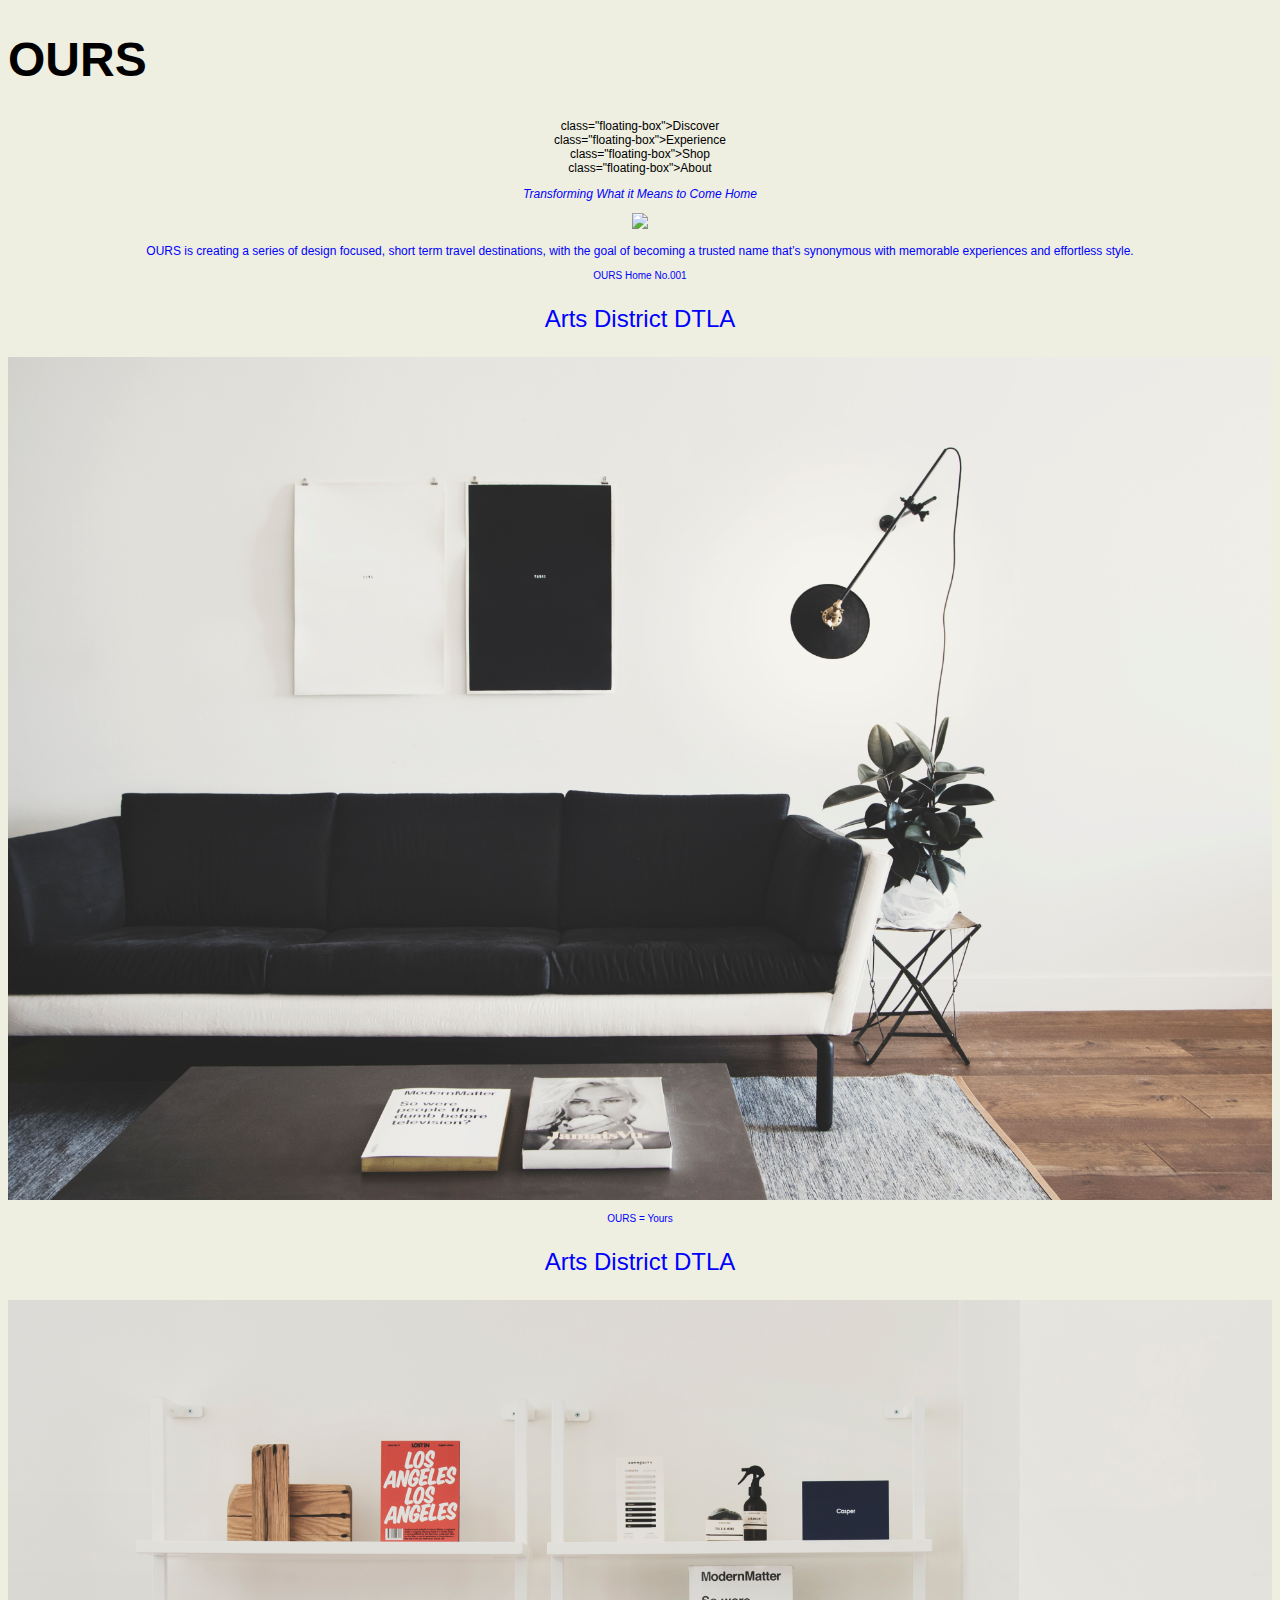
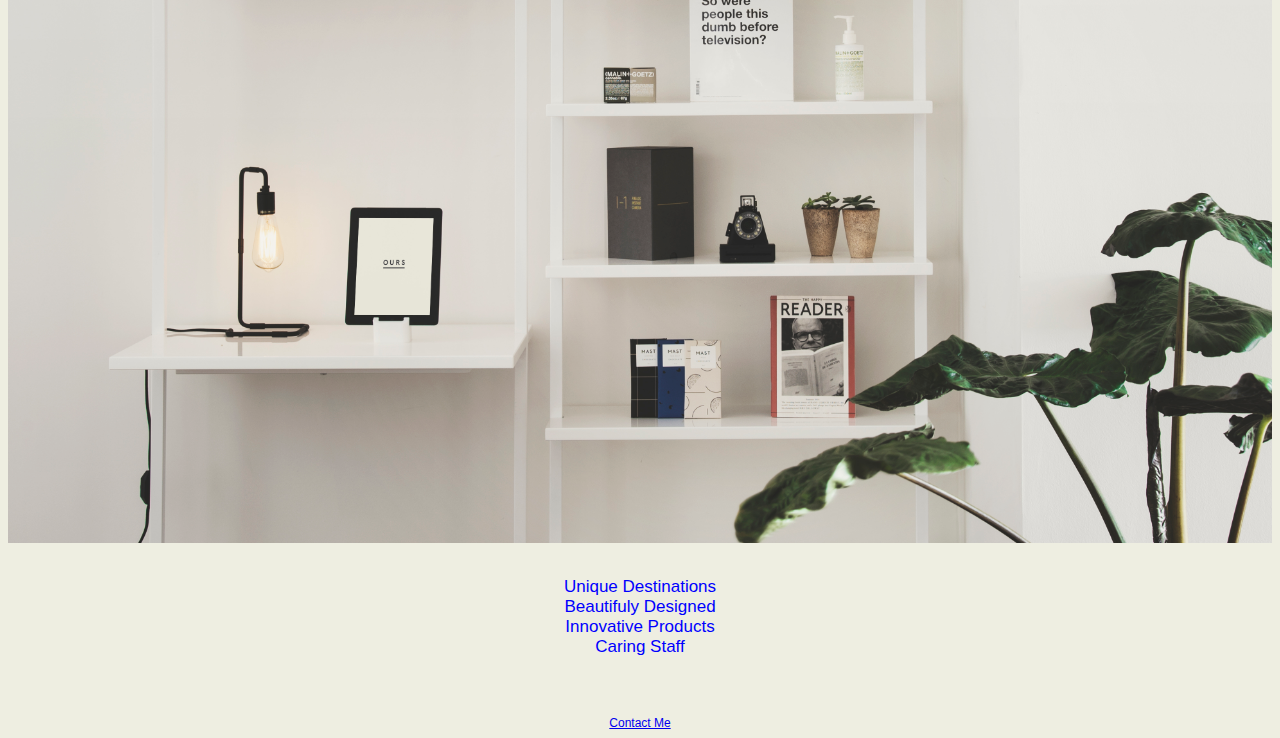
==== unit_3/index.html @ 5e541e6c "life" ====
<!DOCTYPE html>
<html>
<head>
	<title>OURS</title>
	<link rel="stylesheet" type="text/css" href="css1/style.css">
</head>

<body>

	<h1>OURS</h1>

	<div> class="floating-box">Discover</div>
	<div> class="floating-box">Experience</div>
	<div> class="floating-box">Shop</div>
	<div> class="floating-box">About</div>

	</ul>
	<p id="slogan">Transforming What it Means to Come Home
	</p>
	<img src="images/OURS001_16.jpg">
	<p>OURS is creating a series of design focused, short term travel destinations, with the goal of becoming a trusted name that’s synonymous with memorable experiences and effortless style.</p>
	<p	
		class="sectiontitle">OURS Home No.001
		</p>
	<p
		class="subtitle">Arts District DTLA
	</p>
	<img src="images/OURS001_02.jpg" alt="Stephen Kenn Sofa" title="Sofa">
	<p	class="sectiontitle">OURS = Yours</p>
	<p class="subtitle">Arts District DTLA</p>

	<img src="images/OURS001_05.jpg" alt="products on a wall" title="Product Wall">

	<ul>
		<li>Unique Destinations</li> 
		<li>Beautifuly Designed</li> 
		<li>Innovative Products</li> 
		<li>Caring Staff</li> 
	</ul>
	<br>
	<br>
	<br>
	<a 
		id="contact" href="mailto:brendon@oursliving.com">Contact Me</a>
	
</body>
</html>
---- unit_3/css1/style.css ----
h1 {
	text-align: left;
}

body {
	background-color: #eeeee1;
	text-align: center;
	font-weight: 400;
	font-size: 12px;
	font-family: Helvetica;
}

.floating-box {
	display: inline-block;
    width: 120px;
    height: 75px;
    margin: 10px;
    border: 3px solid #73AD21;
}

h1 {
	font-weight: 700;
	font-size: 48px;
	font-family: Helvetica;
}

p {
	color: blue;
}

img {
    max-width: 100%;
    height: auto;
}

#slogan {
	font-style: italic;
}

#contact {
	font-weight: 400;
}

.subtitle {
	font-size: 24px;
}

.sectiontitle {
	font-size: 10px;
}

ul {
    list-style-type: none;
    display: inline-block;
    color: #0000FF;
    text-align: center;
    padding: 14px 16px;
    text-decoration: none;
    transition: 0.3s;
    font-size: 17px;
}
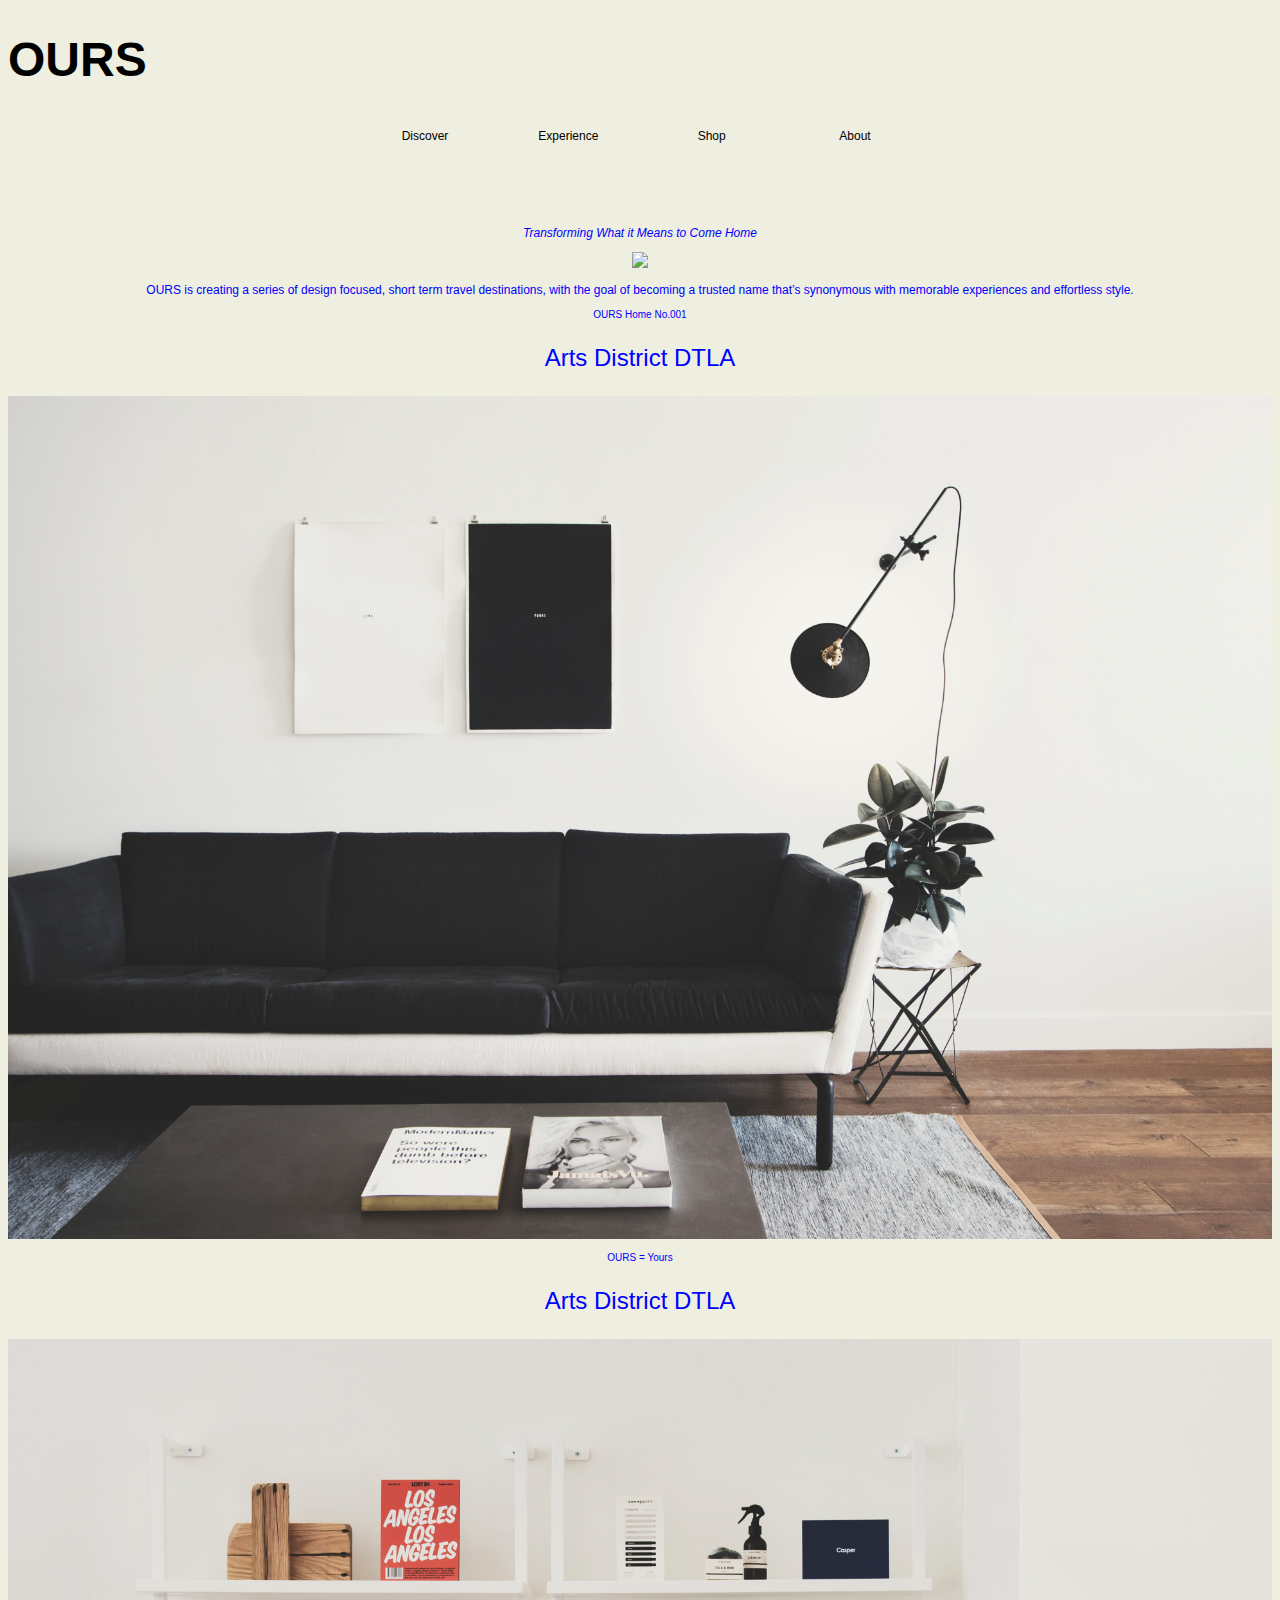
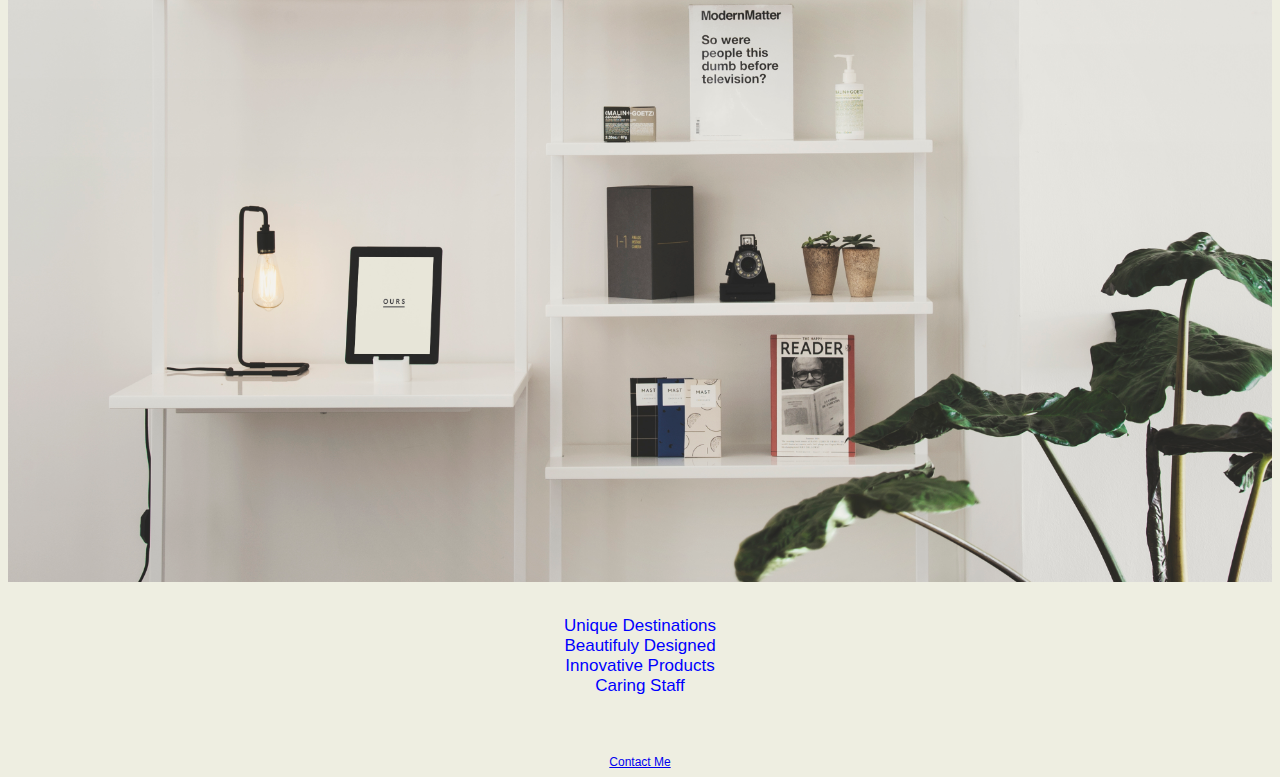
==== commit 2d8da269: "stuff" ====
--- a/unit_3/index.html
+++ b/unit_3/index.html
@@ -9,10 +9,10 @@
 
 	<h1>OURS</h1>
 
-	<div> class="floating-box">Discover</div>
-	<div> class="floating-box">Experience</div>
-	<div> class="floating-box">Shop</div>
-	<div> class="floating-box">About</div>
+	<div class="floating-box">Discover</div>
+	<div class="floating-box">Experience</div>
+	<div class="floating-box">Shop</div>
+	<div class="floating-box">About</div>
 
 	</ul>
 	<p id="slogan">Transforming What it Means to Come Home
--- a/unit_3/css1/style.css
+++ b/unit_3/css1/style.css
@@ -15,7 +15,7 @@
     width: 120px;
     height: 75px;
     margin: 10px;
-    border: 3px solid #73AD21;
+    border: 0px;
 }
 
 h1 {
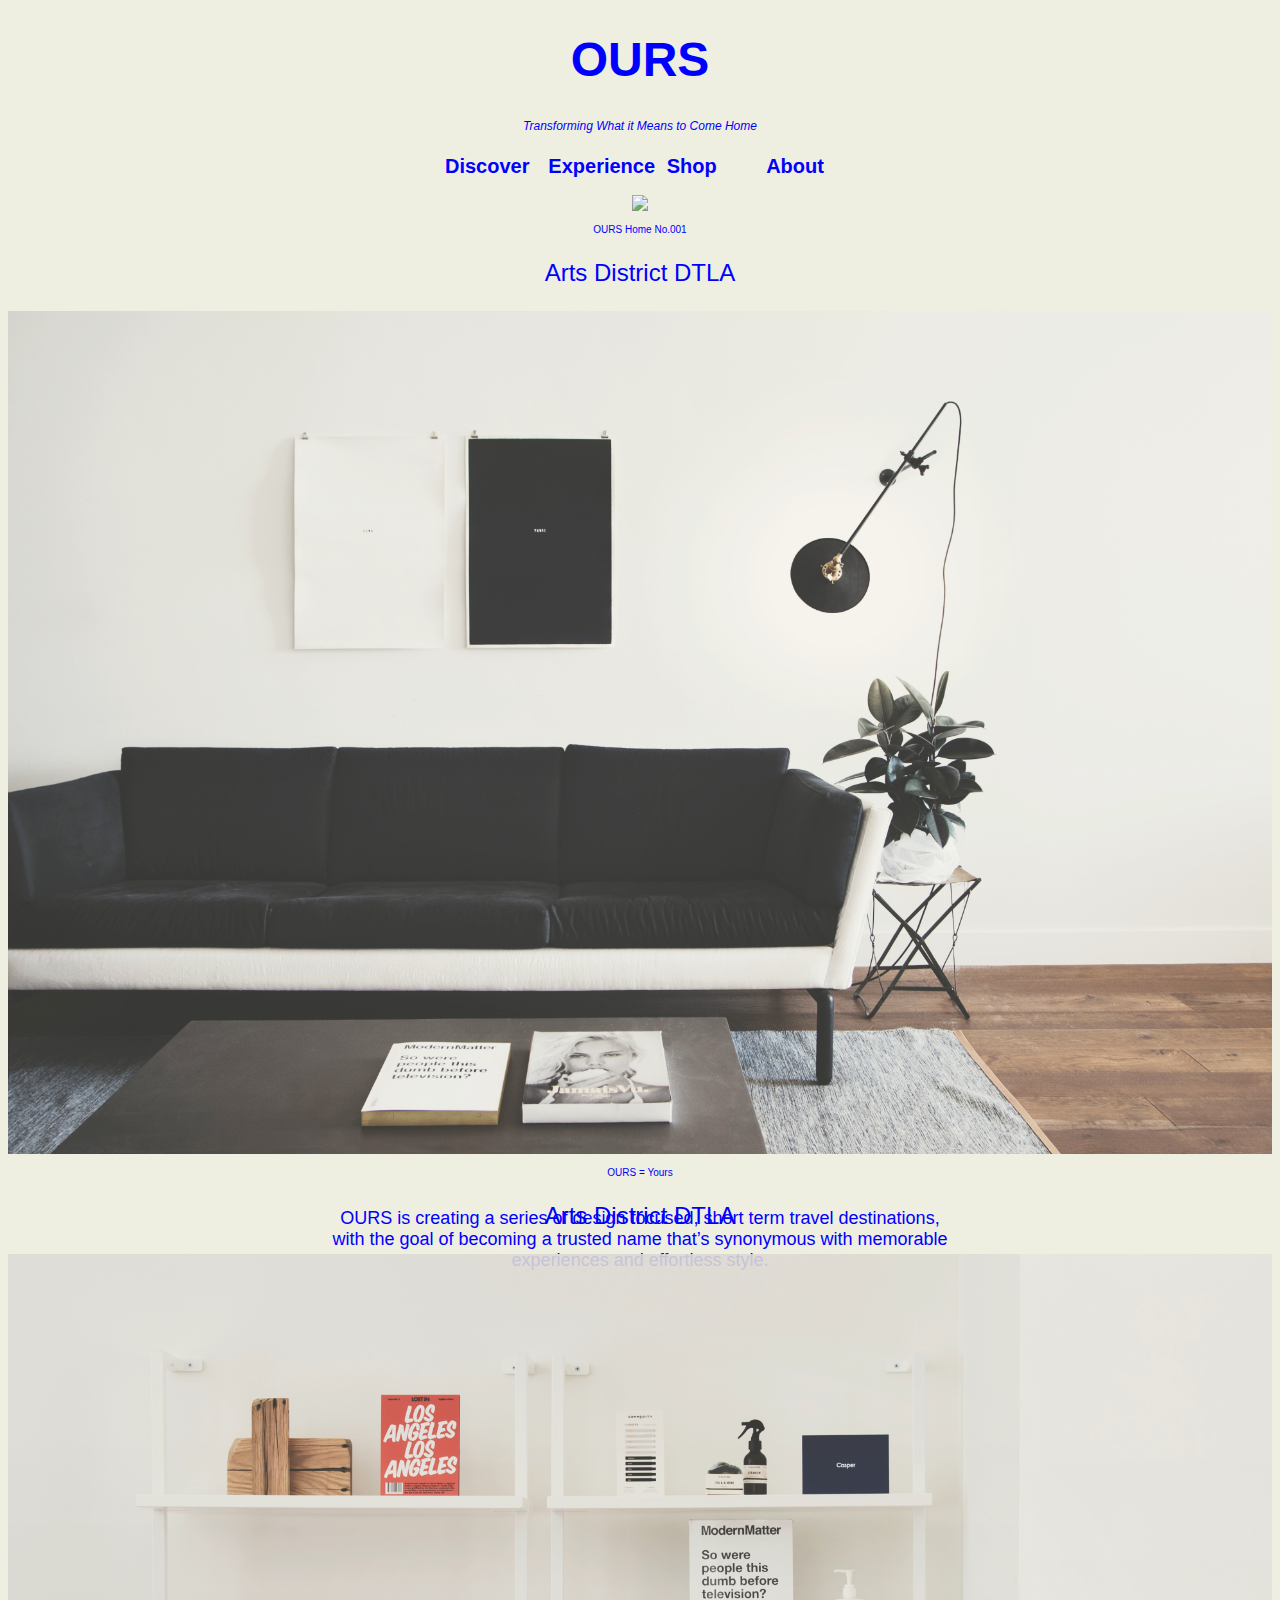
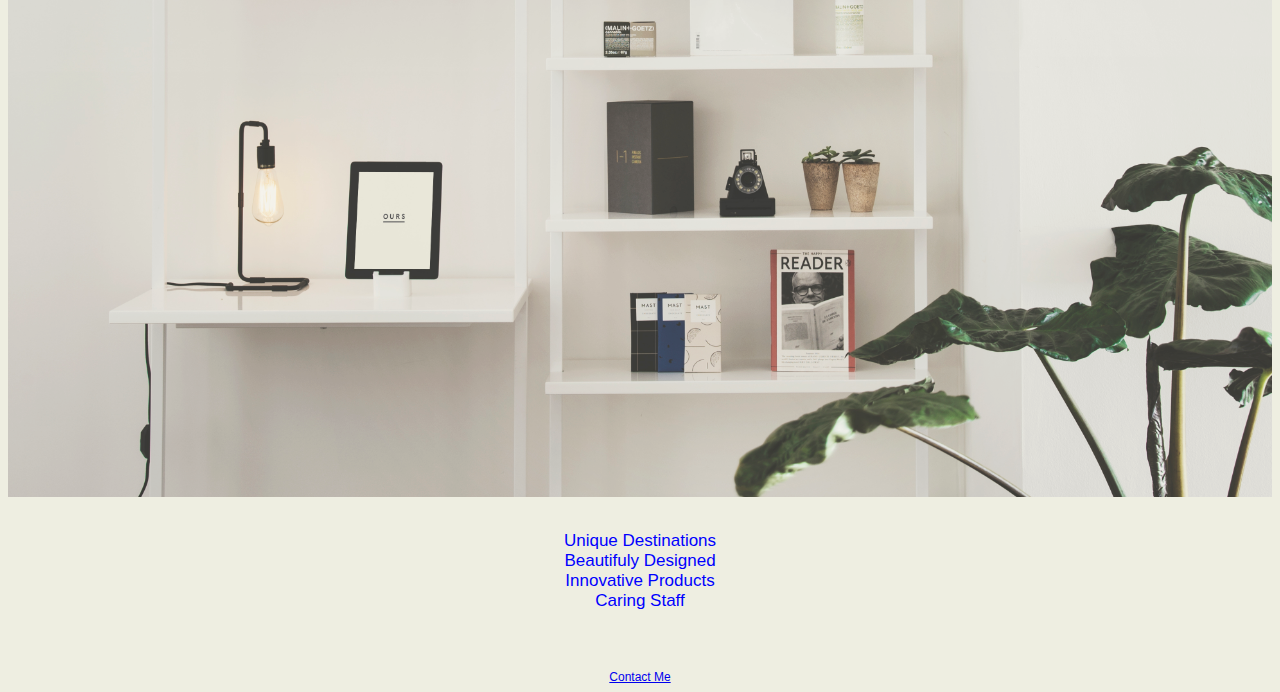
==== commit a60e4ffb: "cart" ====
--- a/unit_3/index.html
+++ b/unit_3/index.html
@@ -9,23 +9,28 @@
 
 	<h1>OURS</h1>
 
+	<p id="slogan">Transforming What it Means to Come Home
+	</p>
+
 	<div class="floating-box">Discover</div>
 	<div class="floating-box">Experience</div>
 	<div class="floating-box">Shop</div>
 	<div class="floating-box">About</div>
 
-	</ul>
-	<p id="slogan">Transforming What it Means to Come Home
-	</p>
-	<img src="images/OURS001_16.jpg">
-	<p>OURS is creating a series of design focused, short term travel destinations, with the goal of becoming a trusted name that’s synonymous with memorable experiences and effortless style.</p>
-	<p	
-		class="sectiontitle">OURS Home No.001
+	<div class="container">
+		<img src="images/OURS001_16.jpg">
+		<div class="center">OURS is creating a series of design focused, short term travel destinations, with the goal of becoming a trusted name that’s synonymous with memorable experiences and effortless style.</div>
+
+		<p class="sectiontitle">OURS Home No.001
 		</p>
 	<p
 		class="subtitle">Arts District DTLA
 	</p>
-	<img src="images/OURS001_02.jpg" alt="Stephen Kenn Sofa" title="Sofa">
+	<div class="container">
+		<img src="images/OURS001_02.jpg" alt="Stephen Kenn Sofa" title="Sofa">
+
+	</div>
+	
 	<p	class="sectiontitle">OURS = Yours</p>
 	<p class="subtitle">Arts District DTLA</p>
 
--- a/unit_3/css1/style.css
+++ b/unit_3/css1/style.css
@@ -1,5 +1,6 @@
 h1 {
-	text-align: left;
+	text-align: center;
+	color: #0000FF;
 }
 
 body {
@@ -8,14 +9,17 @@
 	font-weight: 400;
 	font-size: 12px;
 	font-family: Helvetica;
+	color: #0000FF;
 }
 
 .floating-box {
 	display: inline-block;
-    width: 120px;
-    height: 75px;
+    width: 80px;
+    height: 30px;
     margin: 10px;
     border: 0px;
+    font-size: 20px;
+    font-weight: 700;
 }
 
 h1 {
@@ -24,13 +28,22 @@
 	font-family: Helvetica;
 }
 
-p {
-	color: blue;
+img { 
+    max-width: 100%;
+    height: auto;
+    opacity: 0.9;
 }
 
-img {
-    max-width: 100%;
-    height: auto;
+.container {
+    position: relative;
+}
+
+.center {
+    position: absolute;
+    top: 50%;
+    left: 50%;
+    transform: translate(-50%, -50%);
+    font-size: 18px;
 }
 
 #slogan {
@@ -52,7 +65,6 @@
 ul {
     list-style-type: none;
     display: inline-block;
-    color: #0000FF;
     text-align: center;
     padding: 14px 16px;
     text-decoration: none;
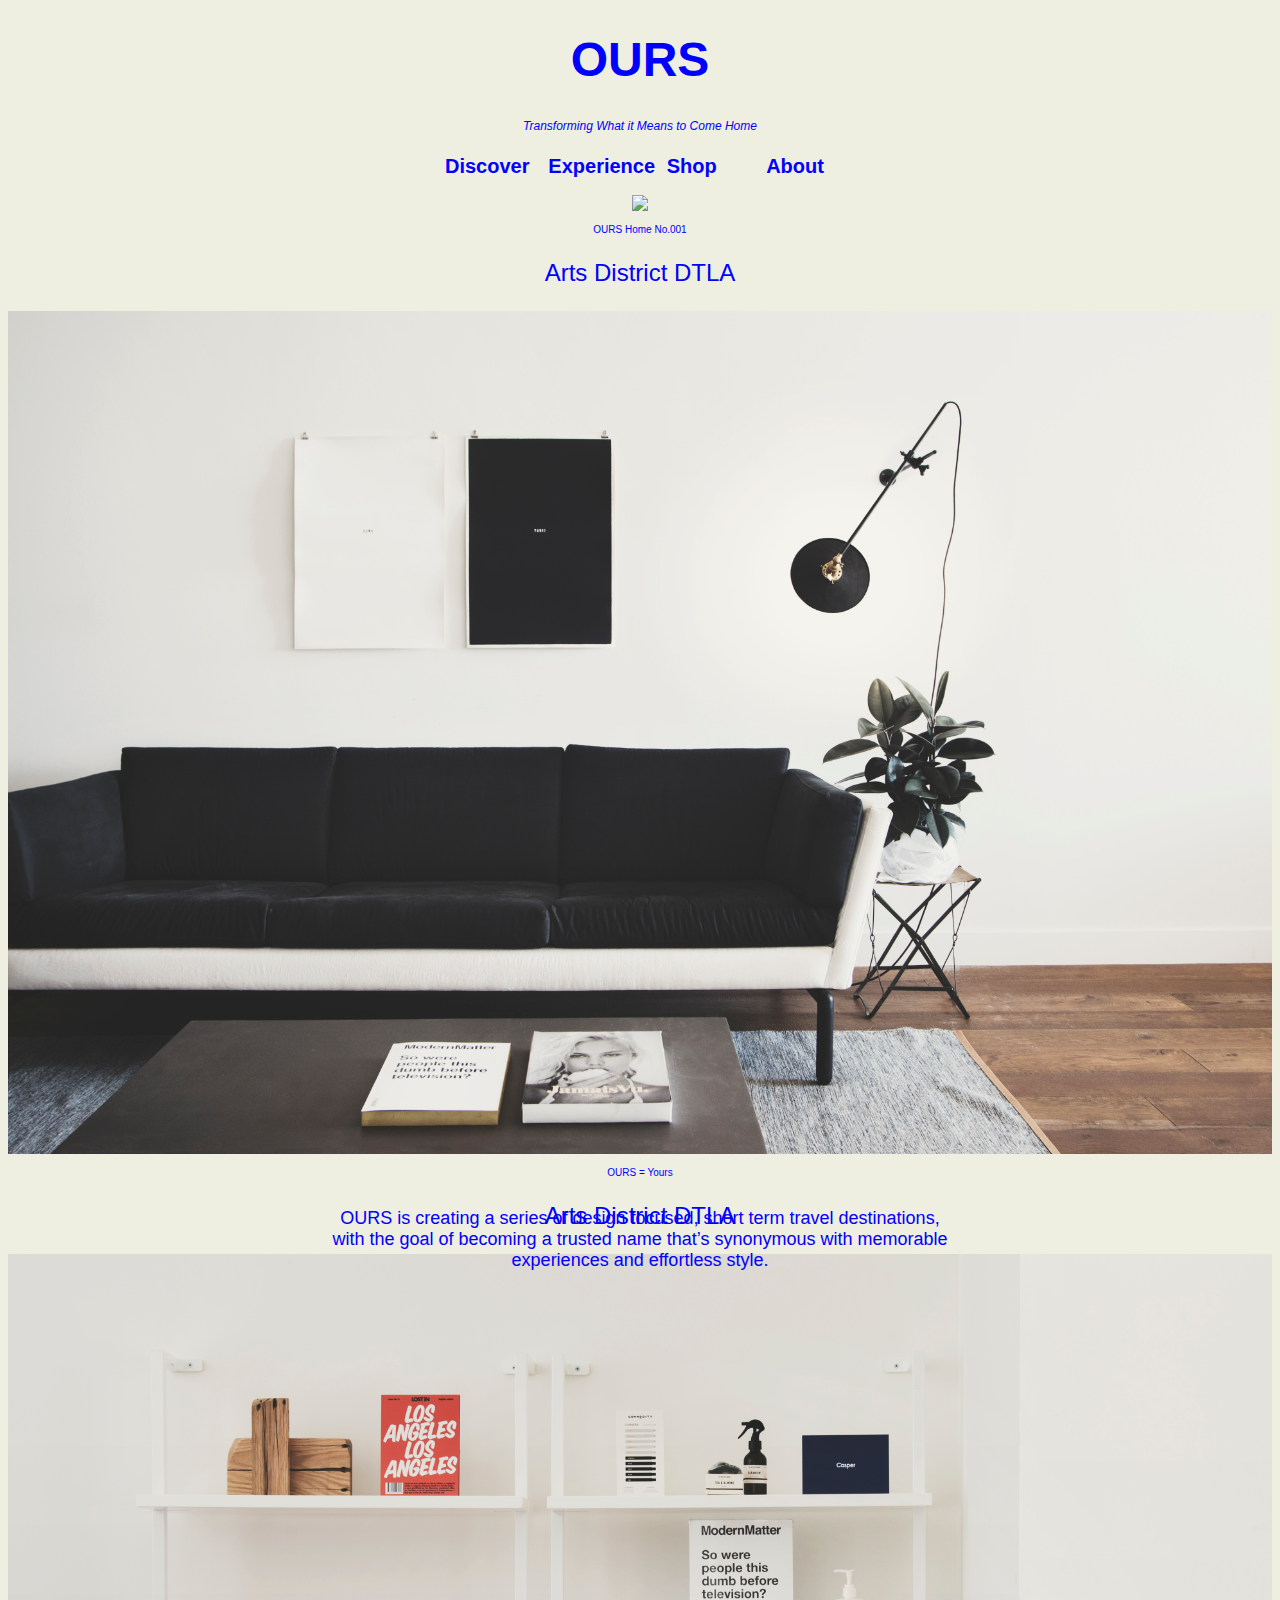
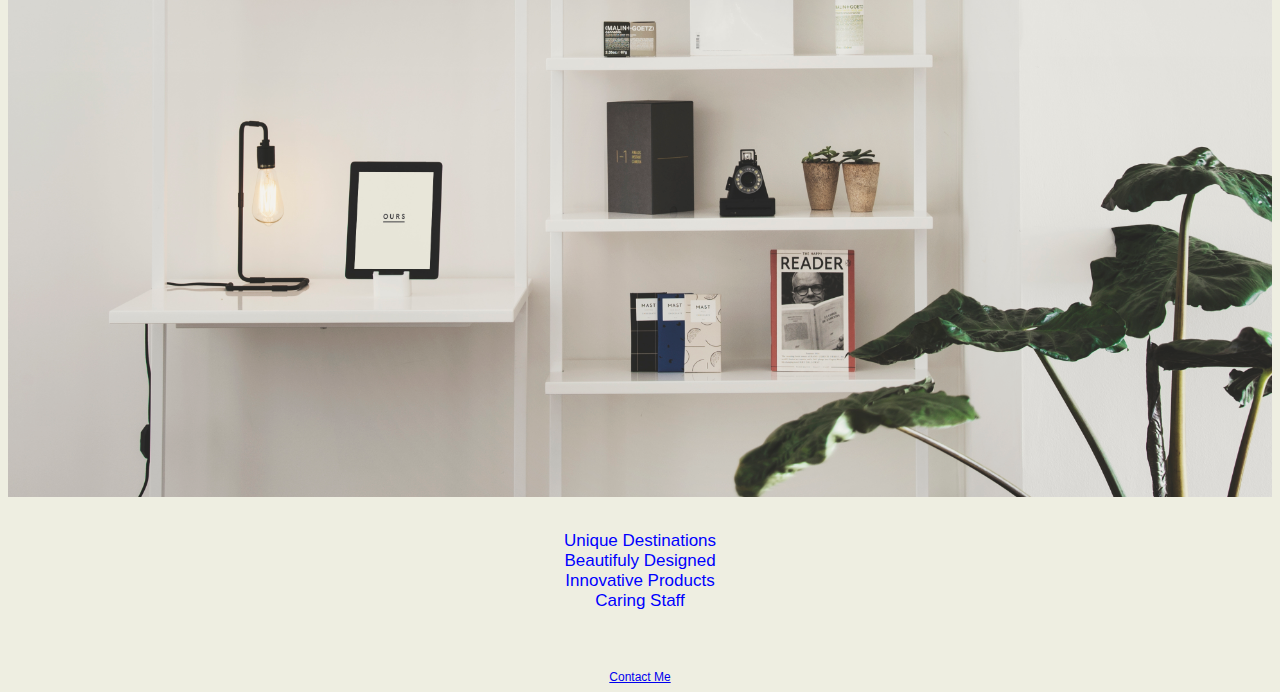
==== commit 6e33b682: "mad" ====
--- a/unit_3/index.html
+++ b/unit_3/index.html
@@ -26,10 +26,7 @@
 	<p
 		class="subtitle">Arts District DTLA
 	</p>
-	<div class="container">
 		<img src="images/OURS001_02.jpg" alt="Stephen Kenn Sofa" title="Sofa">
-
-	</div>
 	
 	<p	class="sectiontitle">OURS = Yours</p>
 	<p class="subtitle">Arts District DTLA</p>
--- a/unit_3/css1/style.css
+++ b/unit_3/css1/style.css
@@ -31,7 +31,7 @@
 img { 
     max-width: 100%;
     height: auto;
-    opacity: 0.9;
+    opacity: 1;
 }
 
 .container {
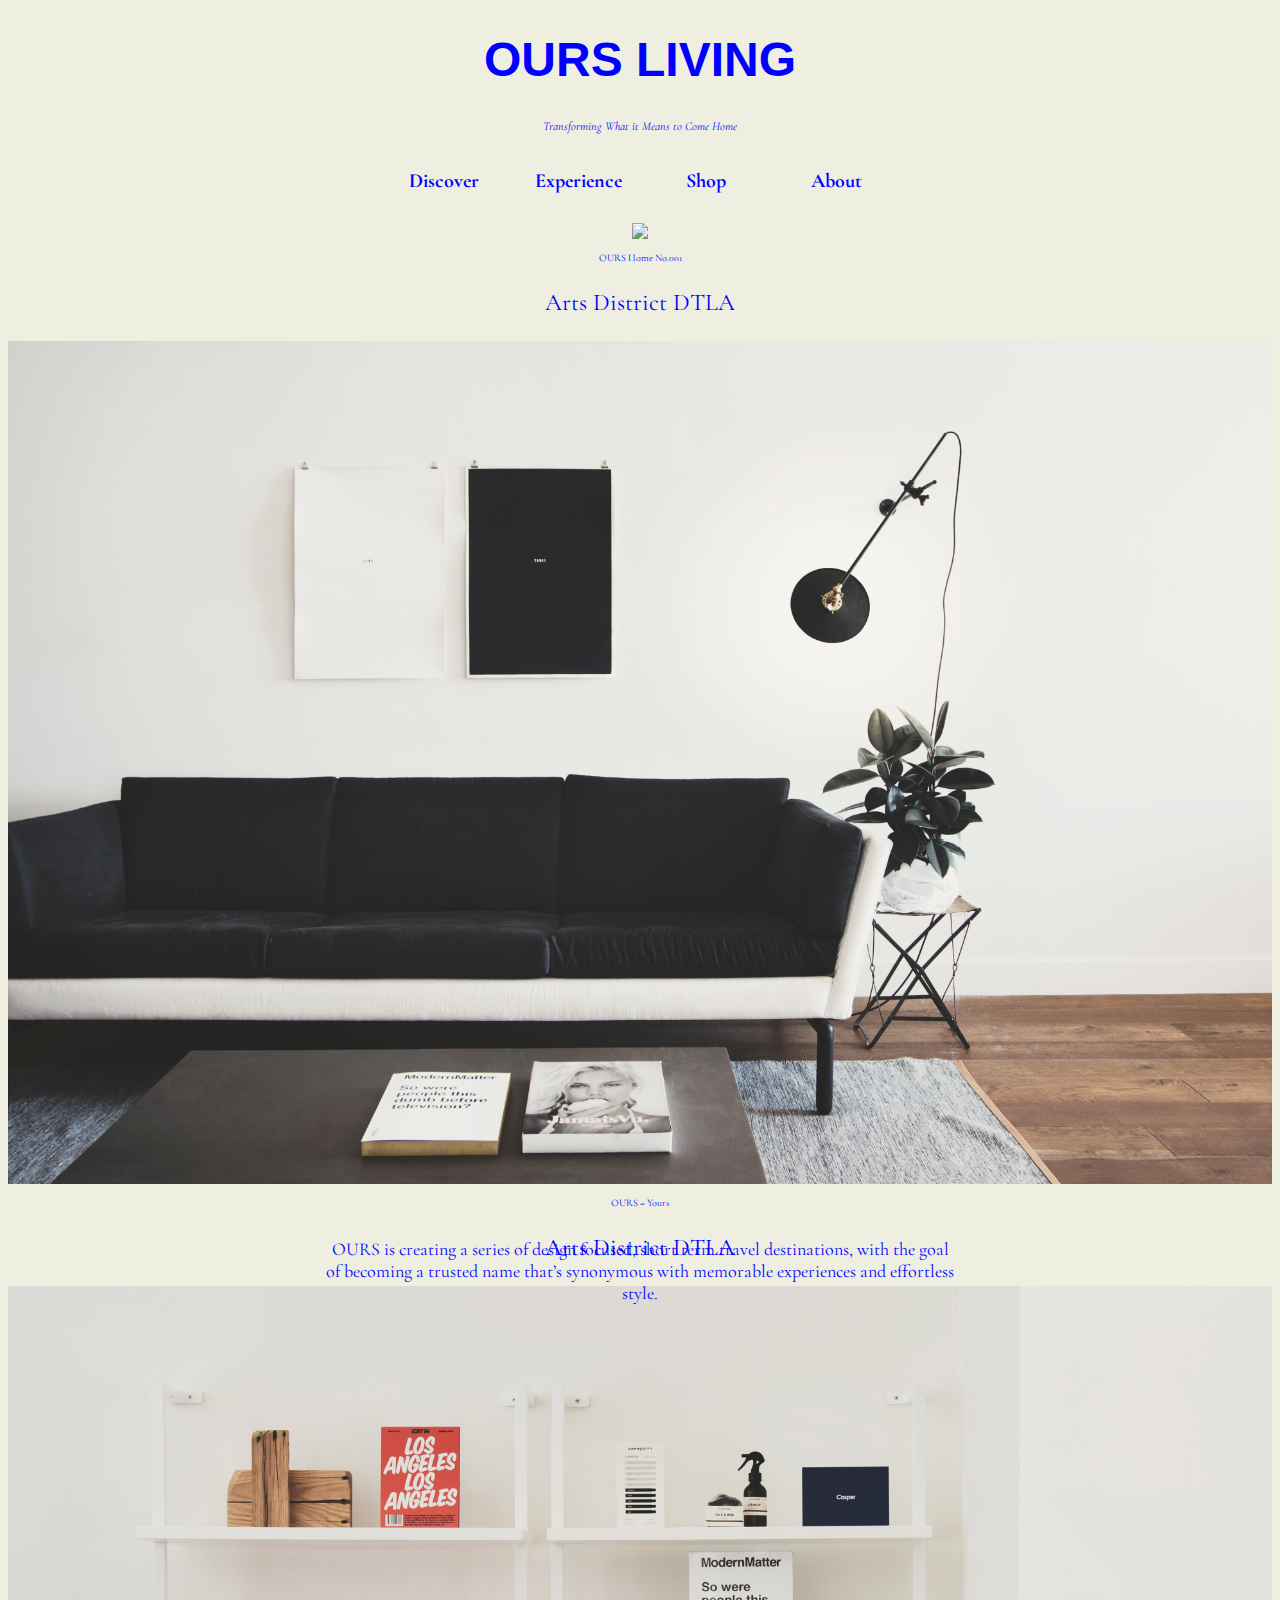
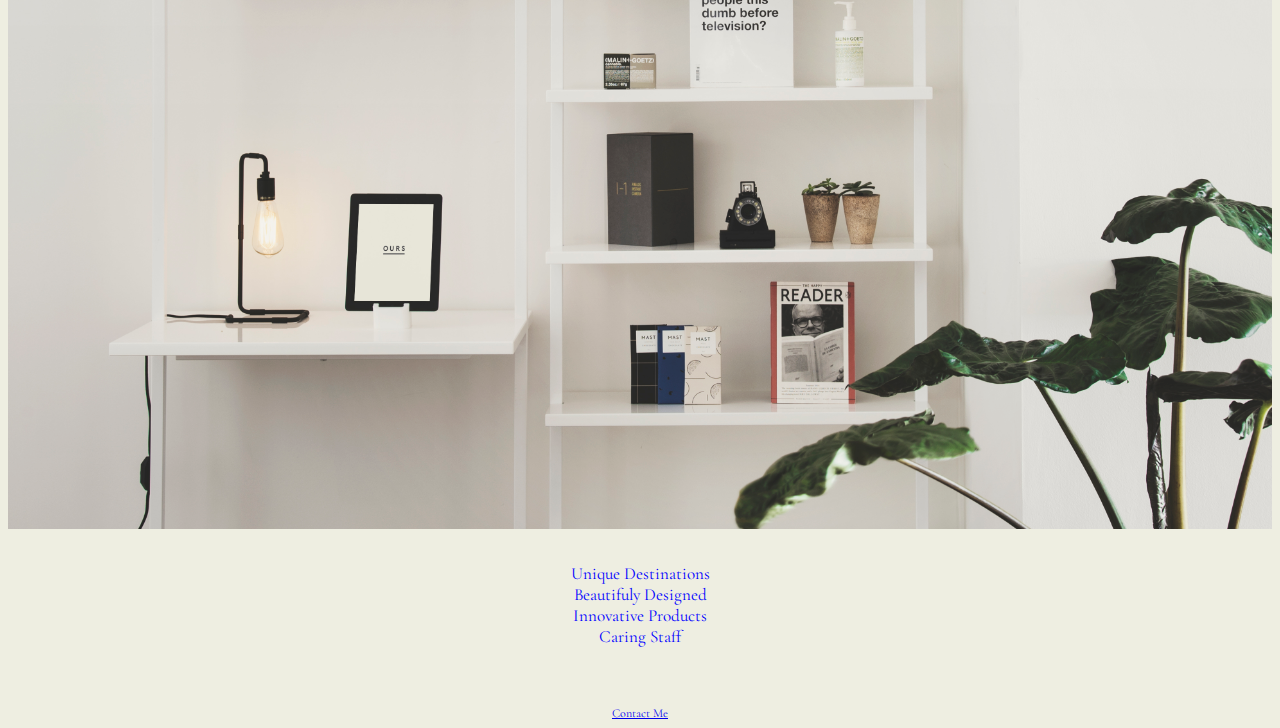
==== commit 6d385db1: "adf241" ====
--- a/unit_3/index.html
+++ b/unit_3/index.html
@@ -7,7 +7,7 @@
 
 <body>
 
-	<h1>OURS</h1>
+	<h1>OURS LIVING</h1>
 
 	<p id="slogan">Transforming What it Means to Come Home
 	</p>
--- a/unit_3/css1/style.css
+++ b/unit_3/css1/style.css
@@ -1,6 +1,9 @@
+@import url('https://fonts.googleapis.com/css?family=Cormorant+Garamond|Proza+Libre');
+
 h1 {
 	text-align: center;
 	color: #0000FF;
+	font-family: 'Proza Libre', sans-serif;
 }
 
 body {
@@ -8,7 +11,7 @@
 	text-align: center;
 	font-weight: 400;
 	font-size: 12px;
-	font-family: Helvetica;
+	font-family: 'Cormorant Garamond';
 	color: #0000FF;
 }
 
@@ -16,7 +19,7 @@
 	display: inline-block;
     width: 80px;
     height: 30px;
-    margin: 10px;
+    margin: 1.2em;
     border: 0px;
     font-size: 20px;
     font-weight: 700;
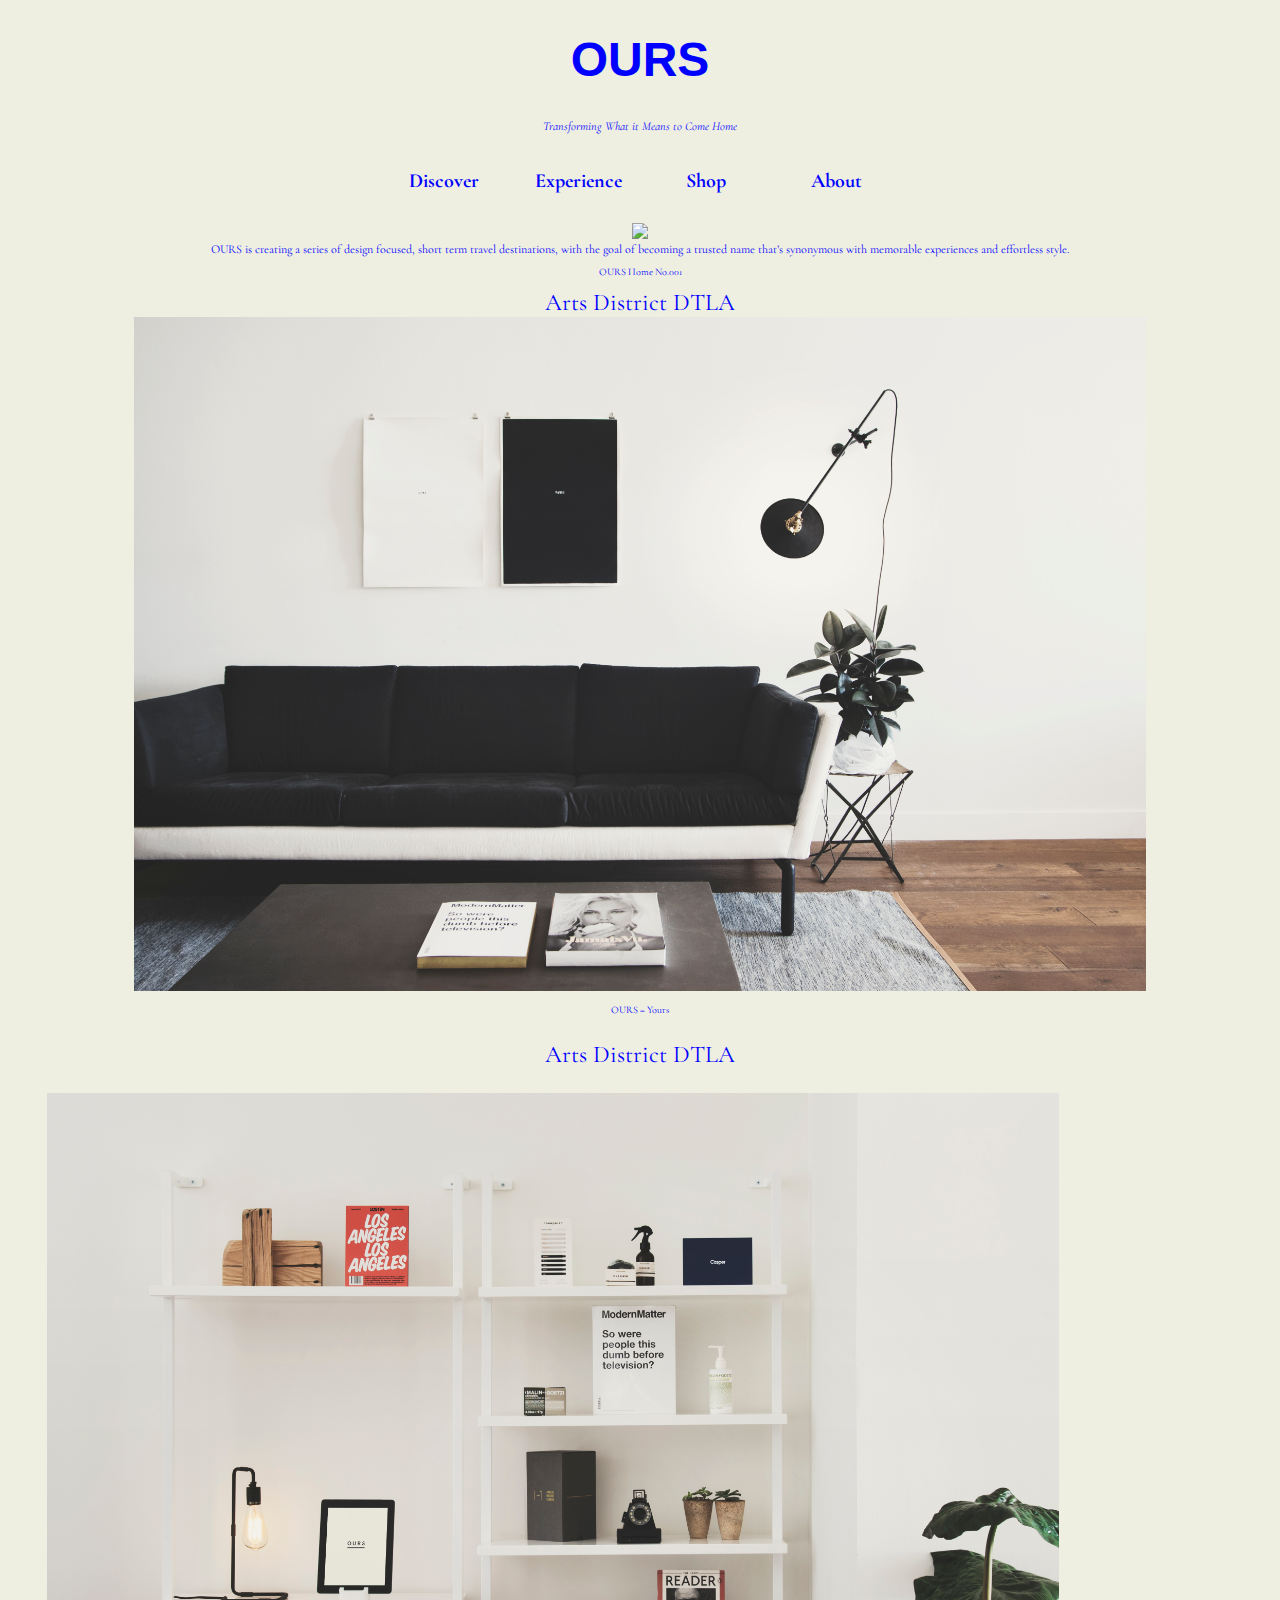
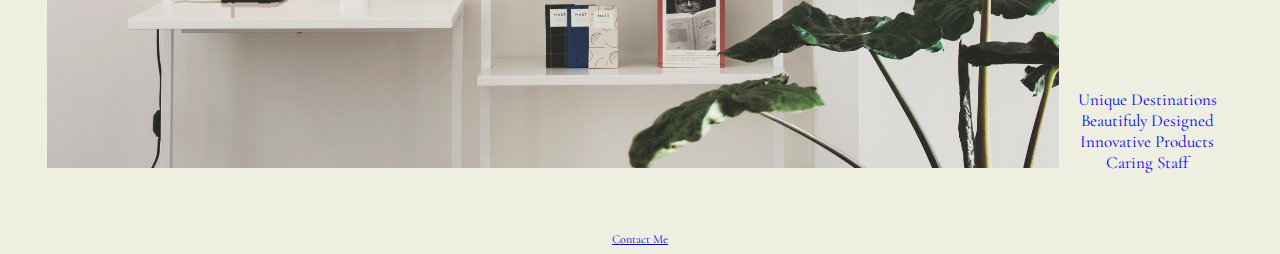
==== commit 9f3e563d: "london" ====
--- a/unit_3/index.html
+++ b/unit_3/index.html
@@ -7,7 +7,7 @@
 
 <body>
 
-	<h1>OURS LIVING</h1>
+	<h1>OURS</h1>
 
 	<p id="slogan">Transforming What it Means to Come Home
 	</p>
@@ -15,7 +15,7 @@
 	<div class="floating-box">Discover</div>
 	<div class="floating-box">Experience</div>
 	<div class="floating-box">Shop</div>
-	<div class="floating-box">About</div>
+	<div class="floating-box">About</div>  
 
 	<div class="container">
 		<img src="images/OURS001_16.jpg">
@@ -23,9 +23,10 @@
 
 		<p class="sectiontitle">OURS Home No.001
 		</p>
-	<p
+	<div
+
 		class="subtitle">Arts District DTLA
-	</p>
+	</div>
 		<img src="images/OURS001_02.jpg" alt="Stephen Kenn Sofa" title="Sofa">
 	
 	<p	class="sectiontitle">OURS = Yours</p>
--- a/unit_3/css1/style.css
+++ b/unit_3/css1/style.css
@@ -32,21 +32,13 @@
 }
 
 img { 
-    max-width: 100%;
+    max-width: 80%;
     height: auto;
     opacity: 1;
 }
 
 .container {
     position: relative;
-}
-
-.center {
-    position: absolute;
-    top: 50%;
-    left: 50%;
-    transform: translate(-50%, -50%);
-    font-size: 18px;
 }
 
 #slogan {
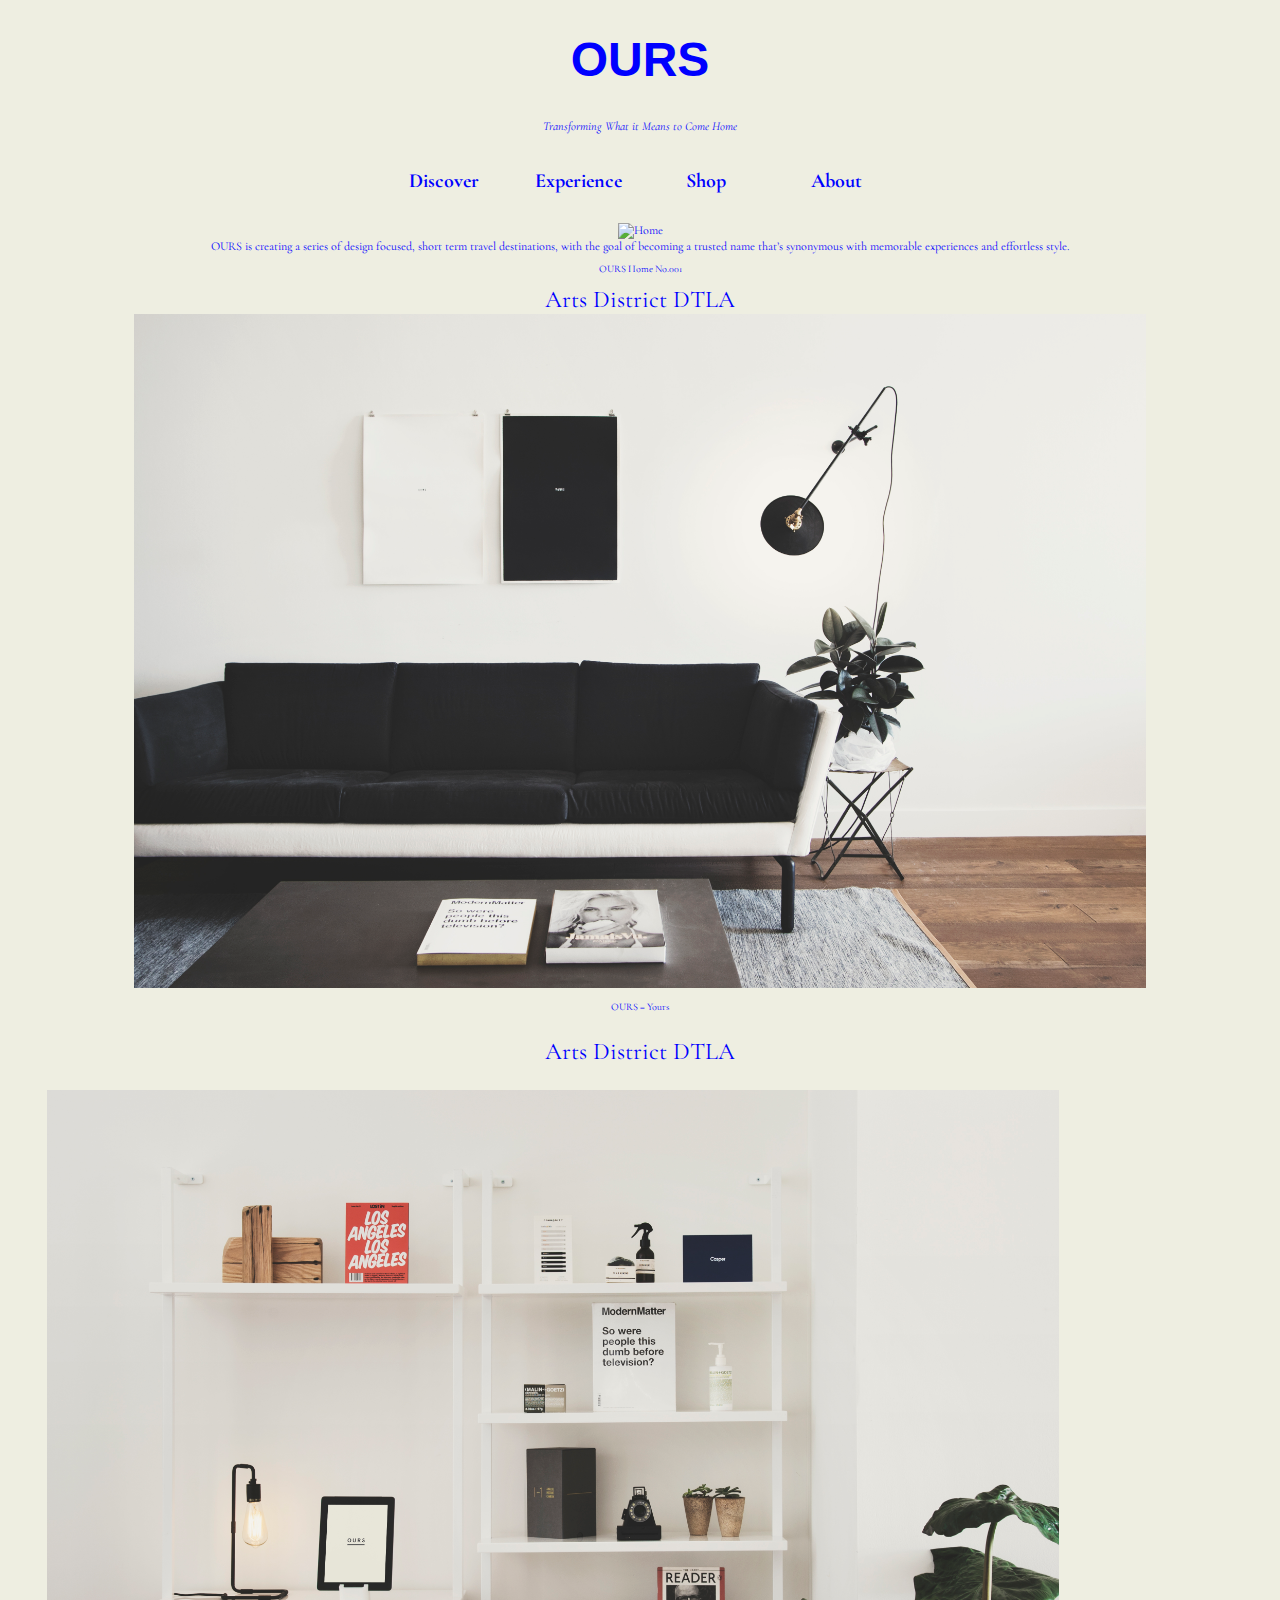
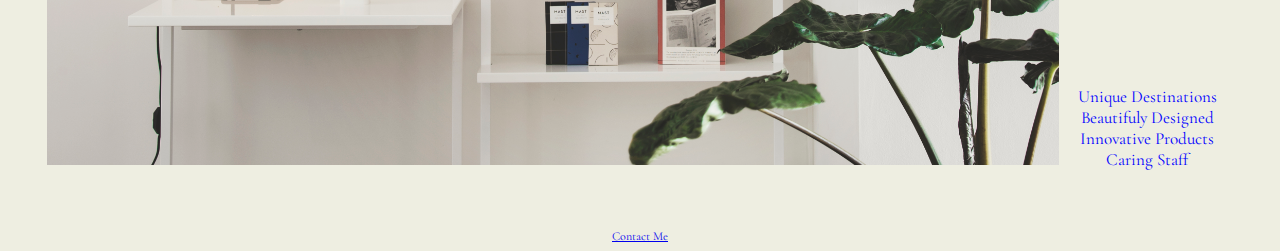
==== commit 3dfaf987: "ceea" ====
--- a/unit_3/index.html
+++ b/unit_3/index.html
@@ -18,7 +18,7 @@
 	<div class="floating-box">About</div>  
 
 	<div class="container">
-		<img src="images/OURS001_16.jpg">
+		<img src="images/OURS001_16.jpg" alt="Home"></div>
 		<div class="center">OURS is creating a series of design focused, short term travel destinations, with the goal of becoming a trusted name that’s synonymous with memorable experiences and effortless style.</div>
 
 		<p class="sectiontitle">OURS Home No.001
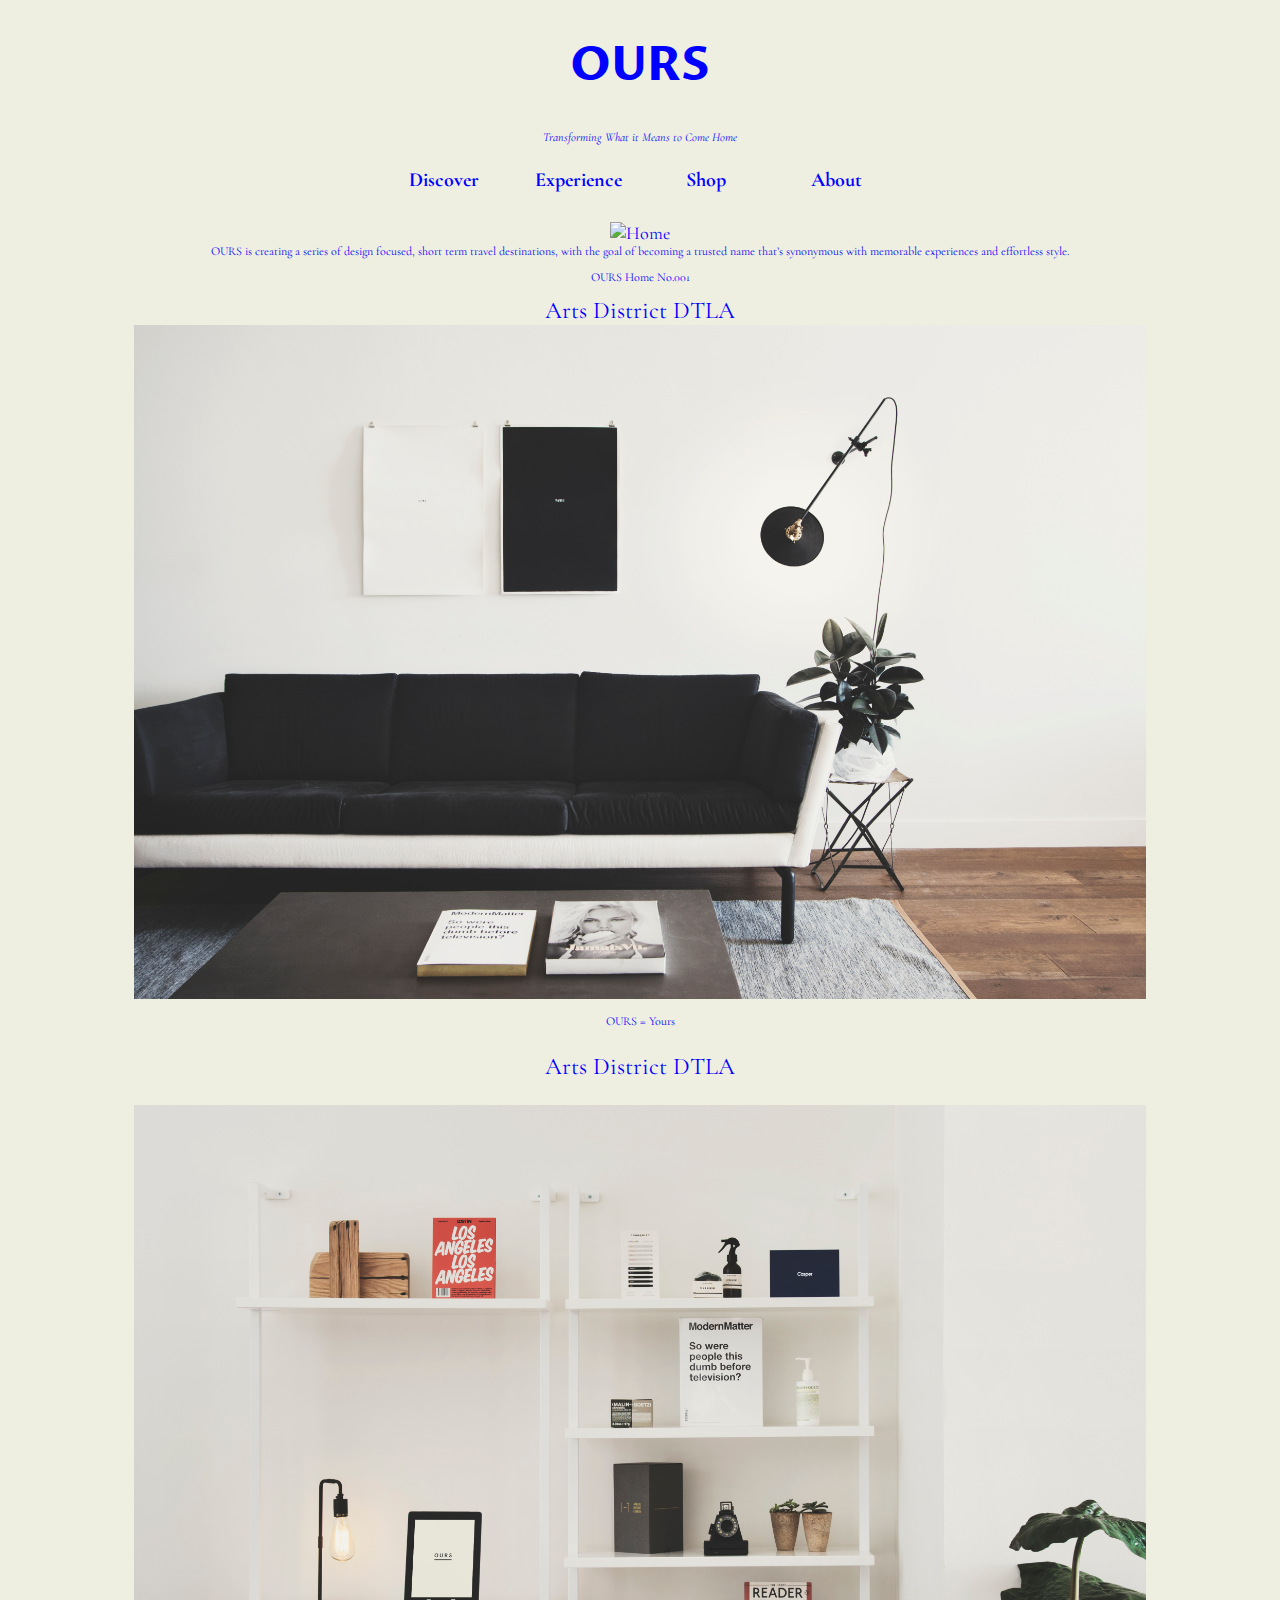
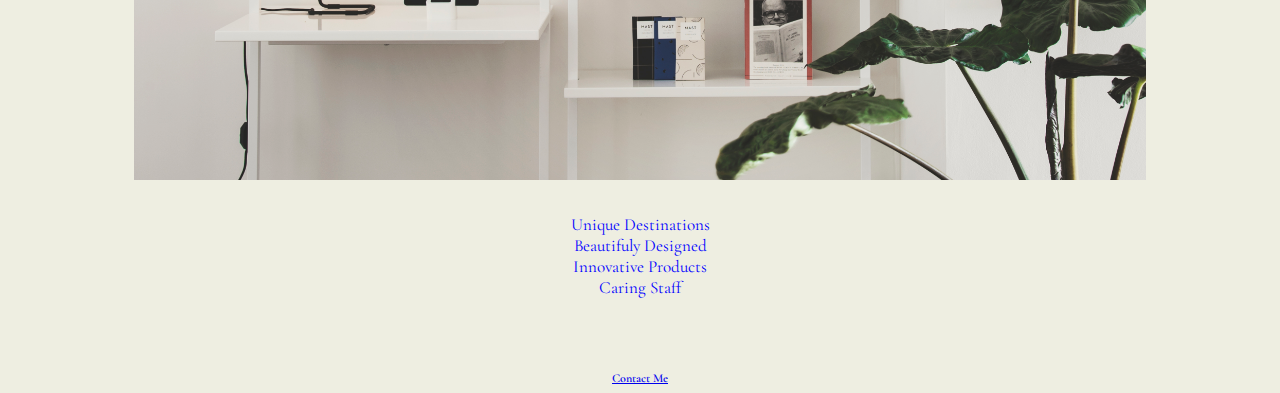
==== commit 3a198d39: "go go" ====
--- a/unit_3/index.html
+++ b/unit_3/index.html
@@ -9,8 +9,8 @@
 
 	<h1>OURS</h1>
 
-	<p id="slogan">Transforming What it Means to Come Home
-	</p>
+	<div id="slogan">Transforming What it Means to Come Home
+	</div>
 
 	<div class="floating-box">Discover</div>
 	<div class="floating-box">Experience</div>
@@ -27,24 +27,29 @@
 
 		class="subtitle">Arts District DTLA
 	</div>
-		<img src="images/OURS001_02.jpg" alt="Stephen Kenn Sofa" title="Sofa">
+	<div><img src="images/OURS001_02.jpg" alt="Stephen Kenn Sofa" title="Sofa">
+	</div>	
 	
 	<p	class="sectiontitle">OURS = Yours</p>
 	<p class="subtitle">Arts District DTLA</p>
 
+	<div>
 	<img src="images/OURS001_05.jpg" alt="products on a wall" title="Product Wall">
+	</div>
 
-	<ul>
+	<div><ul>
 		<li>Unique Destinations</li> 
 		<li>Beautifuly Designed</li> 
 		<li>Innovative Products</li> 
 		<li>Caring Staff</li> 
 	</ul>
+	</div>
 	<br>
 	<br>
 	<br>
-	<a 
+	<div><a 
 		id="contact" href="mailto:brendon@oursliving.com">Contact Me</a>
+	</div>
 	
 </body>
 </html>--- a/unit_3/css1/style.css
+++ b/unit_3/css1/style.css
@@ -1,10 +1,4 @@
 @import url('https://fonts.googleapis.com/css?family=Cormorant+Garamond|Proza+Libre');
-
-h1 {
-	text-align: center;
-	color: #0000FF;
-	font-family: 'Proza Libre', sans-serif;
-}
 
 body {
 	background-color: #eeeee1;
@@ -13,6 +7,28 @@
 	font-size: 12px;
 	font-family: 'Cormorant Garamond';
 	color: #0000FF;
+}
+
+h1 {
+	font-weight: 700;
+	font-size: 48px;
+	font-family: 'Proza Libre', sans-serif;
+}
+
+img { 
+    max-width: 80%;
+    height: auto;
+    opacity: 1;
+}
+
+ul {
+    list-style-type: none;
+    display: inline-block;
+    text-align: center;
+    padding: 14px 16px;
+    text-decoration: none;
+    transition: 0.3s;
+    font-size: 17px;
 }
 
 .floating-box {
@@ -25,20 +41,17 @@
     font-weight: 700;
 }
 
-h1 {
-	font-weight: 700;
-	font-size: 48px;
-	font-family: Helvetica;
+.container {
+    position: relative;
+    font-size: 18px;
 }
 
-img { 
-    max-width: 80%;
-    height: auto;
-    opacity: 1;
+.subtitle {
+	font-size: 24px;
 }
 
-.container {
-    position: relative;
+.sectiontitle {
+	font-size: 12px;
 }
 
 #slogan {
@@ -46,23 +59,5 @@
 }
 
 #contact {
-	font-weight: 400;
+	font-weight: 600;
 }
-
-.subtitle {
-	font-size: 24px;
-}
-
-.sectiontitle {
-	font-size: 10px;
-}
-
-ul {
-    list-style-type: none;
-    display: inline-block;
-    text-align: center;
-    padding: 14px 16px;
-    text-decoration: none;
-    transition: 0.3s;
-    font-size: 17px;
-}
